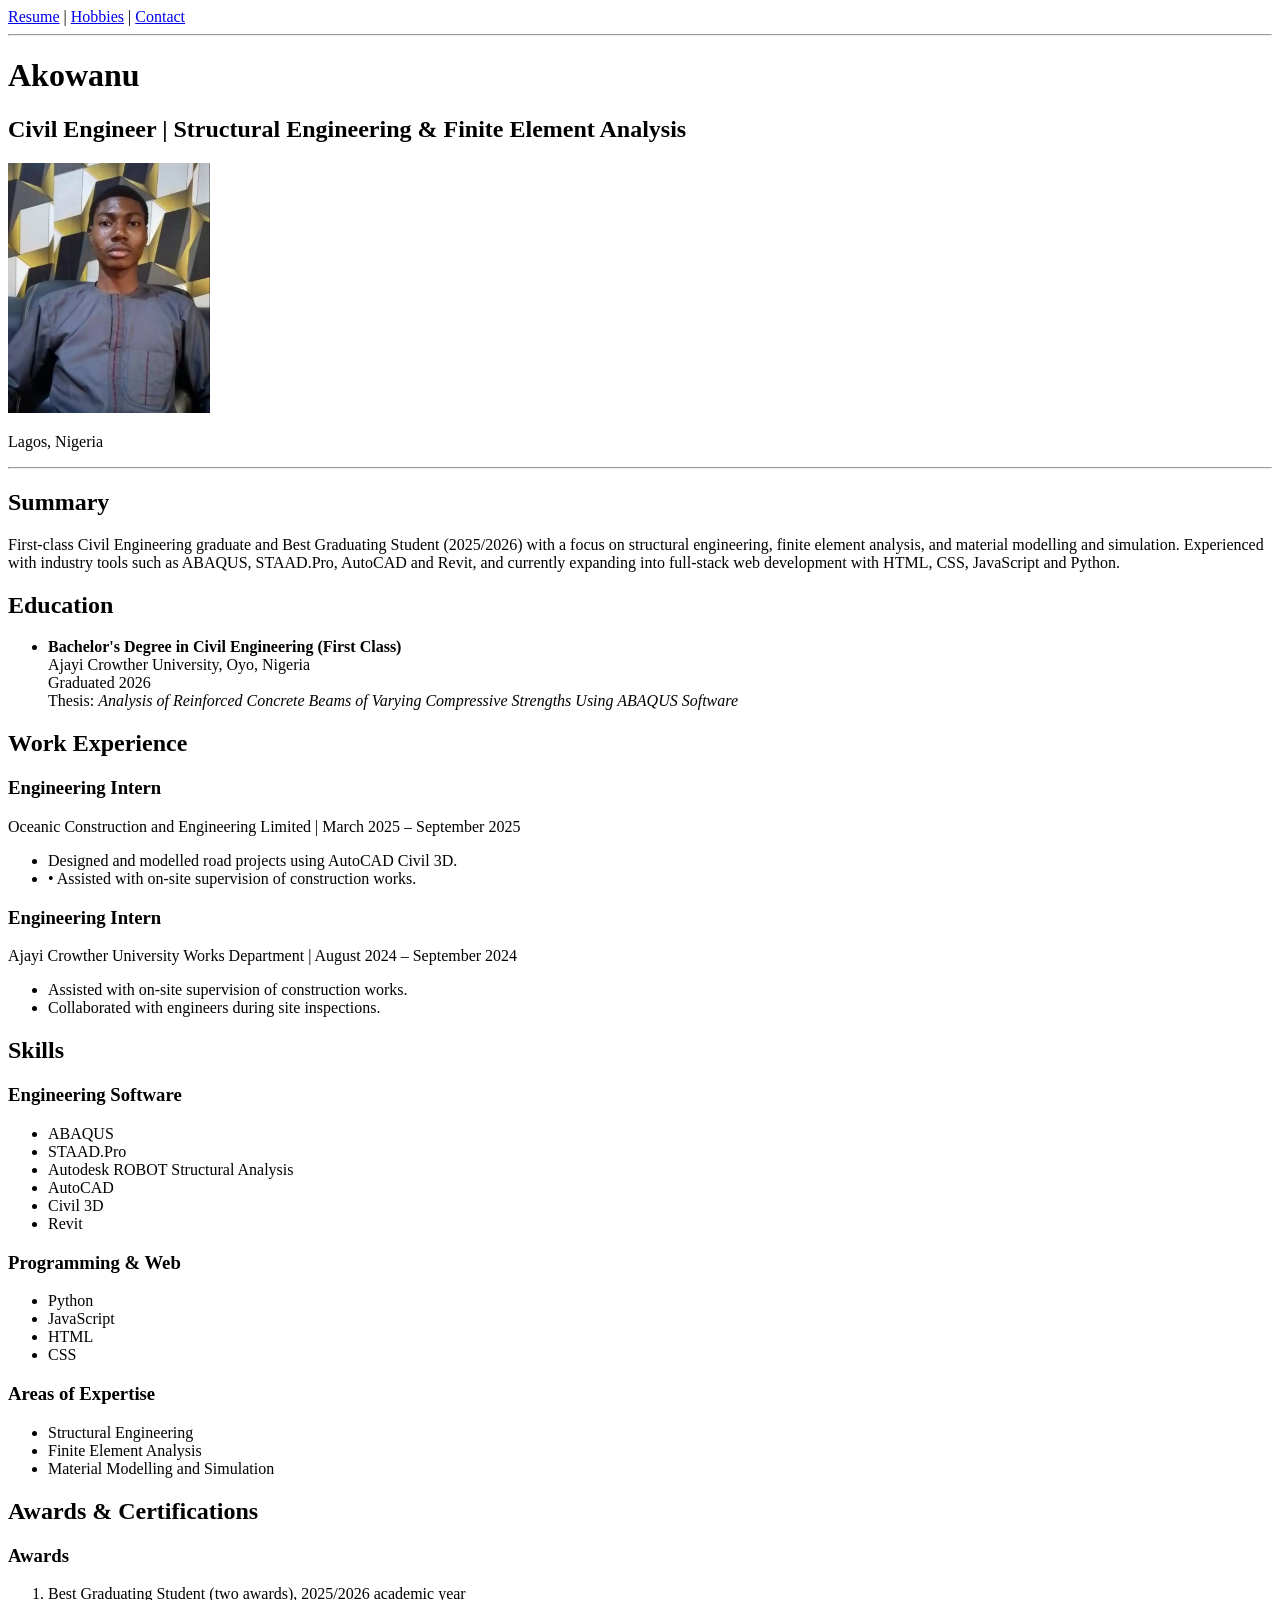
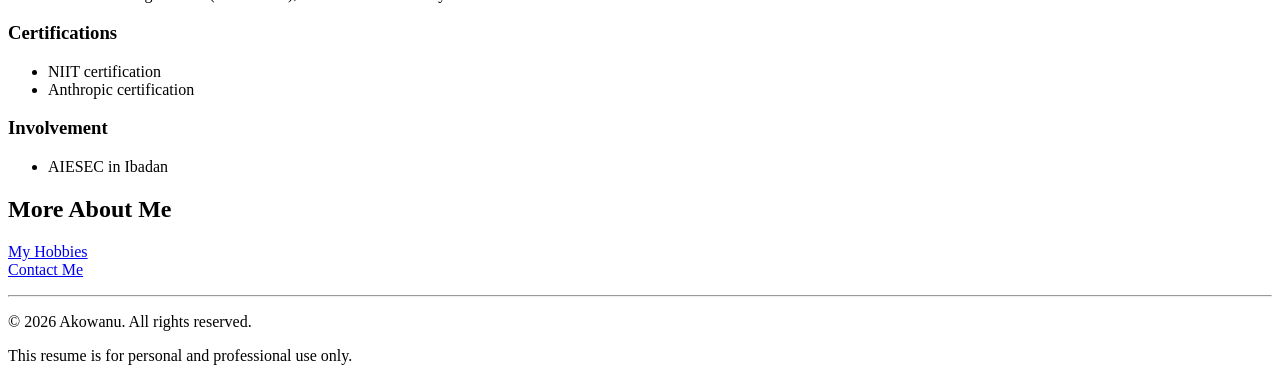
==== index.html @ cdec1435 "first commit on my online resume" ====
<!DOCTYPE html>
<html lang="en">
<head>
  <meta charset="UTF-8">
  <meta name="viewport" content="width=device-width, initial-scale=1.0">
  <title>My Resume</title>
</head>
<body>

  <nav>
    <a href="./index.html">Resume</a> |
    <a href="./Public/Hobbies.html">Hobbies</a> |
    <a href="./Public/Contact.html">Contact</a>
  </nav>
  <hr>

  <header>
    <h1>Akowanu</h1>
    <h2>Civil Engineer | Structural Engineering &amp; Finite Element Analysis</h2>
       <img src="./my_image.jpg" alt="Profile photo of Akowanu" height="250">
    <p>Lagos, Nigeria</p>
  </header>
  <hr>

  <main>

    <section id="summary">
      <h1>Summary</h1>
      <p>
        First-class Civil Engineering graduate and Best Graduating Student
        (2025/2026) with a focus on structural engineering, finite element
        analysis, and material modelling and simulation. Experienced with
        industry tools such as ABAQUS, STAAD.Pro, AutoCAD and Revit, and
        currently expanding into full-stack web development with HTML, CSS,
        JavaScript and Python.
      </p>
    </section>

    <section id="education">
      <h1>Education</h1>
      <ul>
        <li>
          <strong>Bachelor's Degree in Civil Engineering (First Class)</strong><br>
          Ajayi Crowther University, Oyo, Nigeria<br>
          Graduated 2026<br>
          Thesis: <em>Analysis of Reinforced Concrete Beams of Varying Compressive Strengths Using ABAQUS Software</em>
        </li>
      </ul>
    </section>

    <section id="experience">
      <h1>Work Experience</h1>
      <h3>Engineering Intern</h3>
      <p>Oceanic Construction and Engineering Limited | March 2025 &ndash; September 2025</p>
      <ul>
        <li>Designed and modelled road projects using AutoCAD Civil 3D.</li>
        <li>• Assisted with on-site supervision of construction works.</li>
      </ul>

      <h3>Engineering Intern</h3>
      <p>Ajayi Crowther University Works Department | August 2024 &ndash; September 2024</p>
      <ul>
        <li>Assisted with on-site supervision of construction works.</li>
        <li>Collaborated with engineers during site inspections.</li>
      </ul>
    </section>

    <section id="skills">
      <h1>Skills</h1>
      <h3>Engineering Software</h3>
      <ul>
        <li>ABAQUS</li>
        <li>STAAD.Pro</li>
        <li>Autodesk ROBOT Structural Analysis</li>
        <li>AutoCAD</li>
        <li>Civil 3D</li>
        <li>Revit</li>
      </ul>
      <h3>Programming &amp; Web</h3>
      <ul>
        <li>Python</li>
        <li>JavaScript</li>
        <li>HTML</li>
        <li>CSS</li>
      </ul>
      <h3>Areas of Expertise</h3>
      <ul>
        <li>Structural Engineering</li>
        <li>Finite Element Analysis</li>
        <li>Material Modelling and Simulation</li>
      </ul>
    </section>

    <section id="awards">
      <h1>Awards &amp; Certifications</h1>
      <h3>Awards</h3>
      <ol>
        <li>Best Graduating Student (two awards), 2025/2026 academic year</li>
      </ol>
      <h3>Certifications</h3>
      <ul>
        <li>NIIT certification</li>
        <li>Anthropic certification</li>
      </ul>
      <h3>Involvement</h3>
      <ul>
        <li>AIESEC in Ibadan</li>
      </ul>
    </section>

    <section>
      <h1>More About Me</h1>
      <p>
        <a href="./Public/Hobbies.html">My Hobbies</a><br>
        <a href="./Public/Contact.html">Contact Me</a>
      </p>
    </section>

  </main>
  <hr>

  <footer>
    <p>&copy; 2026 Akowanu. All rights reserved.</p>
    <p>This resume is for personal and professional use only.</p>
  </footer>

</body>
</html>
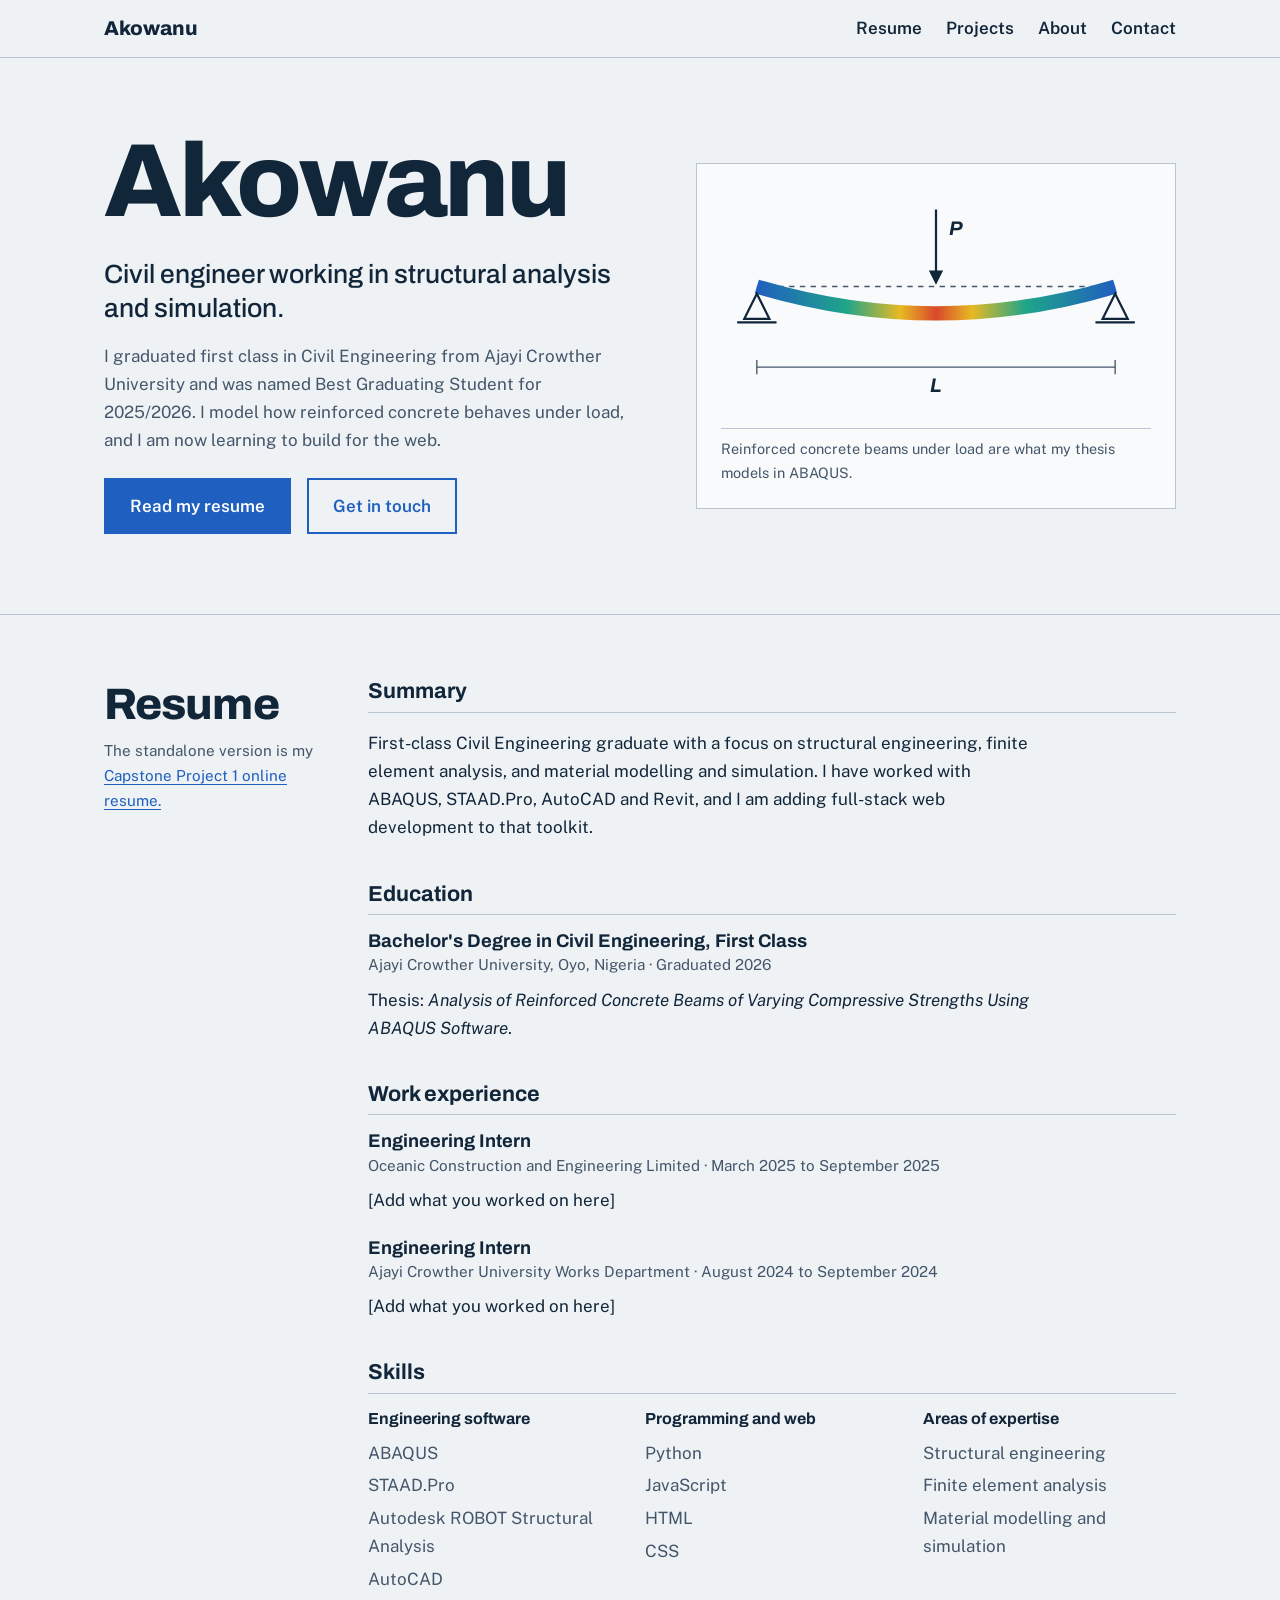
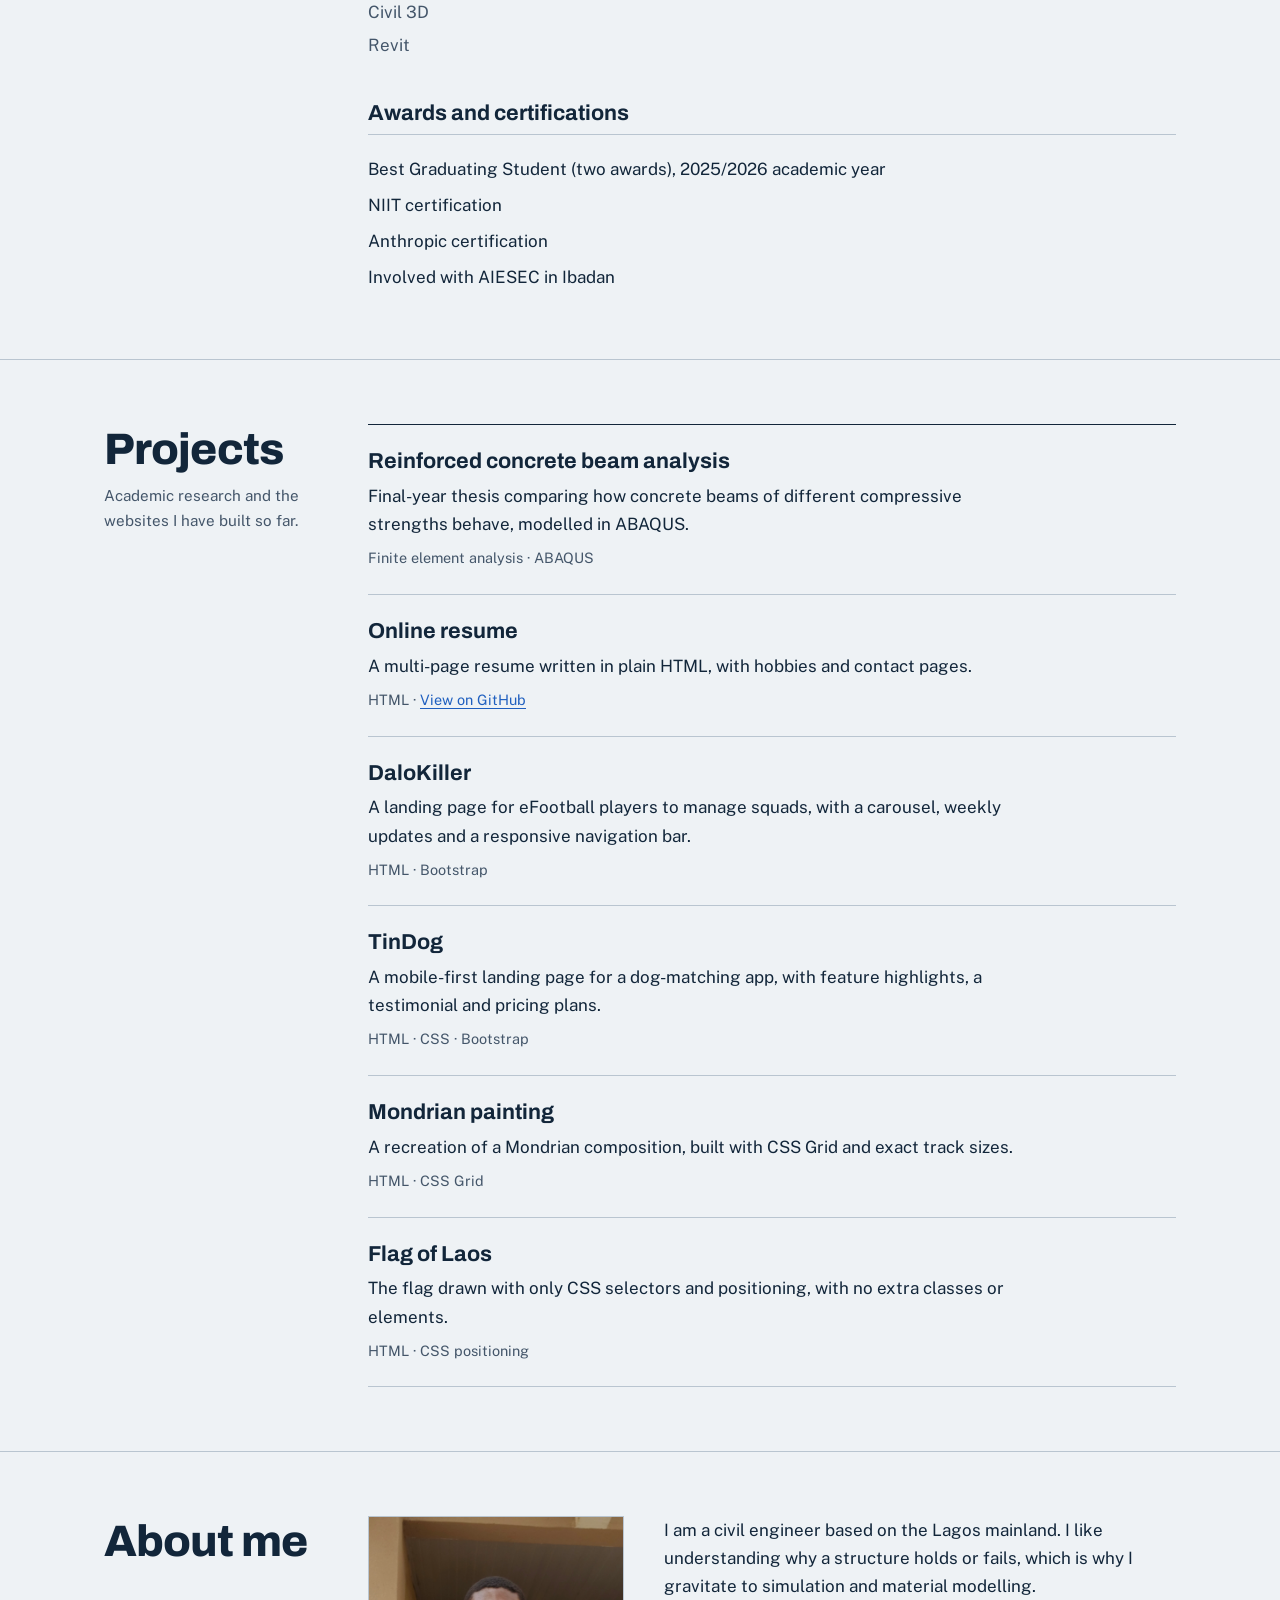
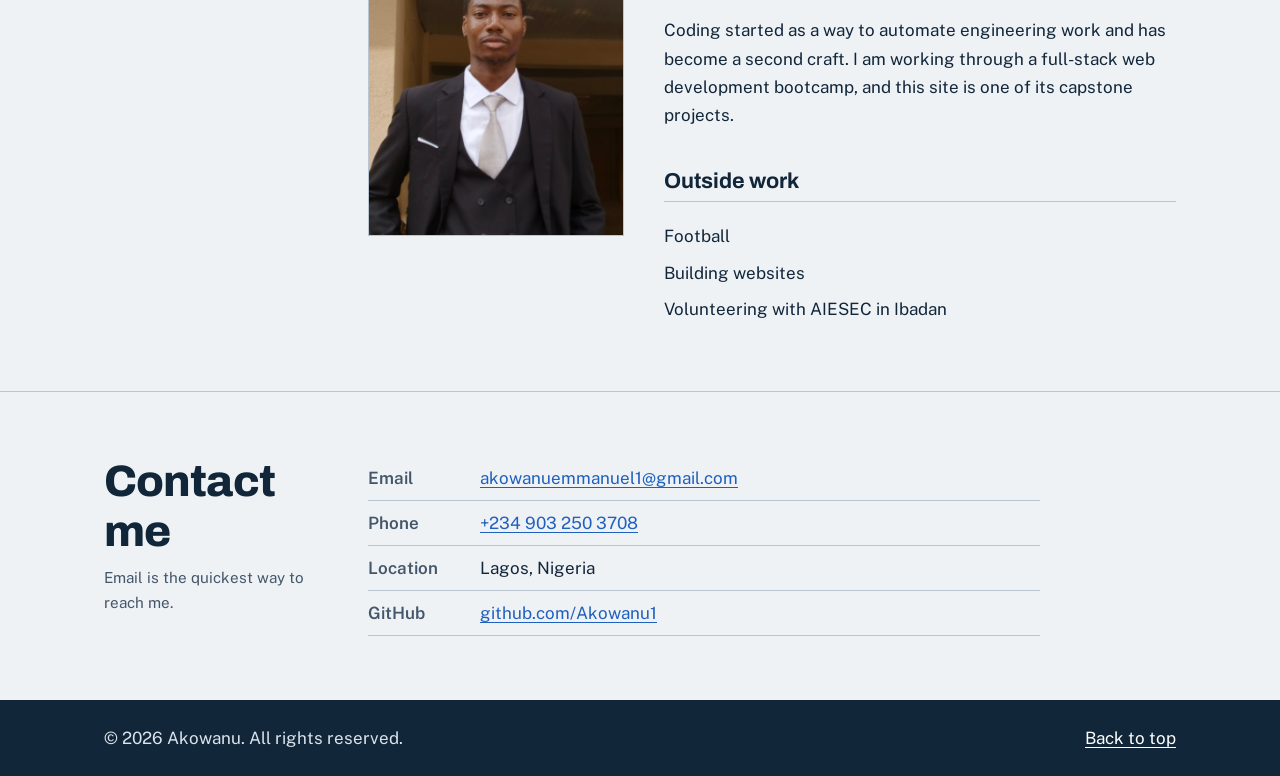
==== commit 13cfeeb0: "first commit to Personal website" ====
--- a/index.html
+++ b/index.html
@@ -3,125 +3,292 @@
 <head>
   <meta charset="UTF-8">
   <meta name="viewport" content="width=device-width, initial-scale=1.0">
-  <title>My Resume</title>
+  <meta name="description" content="Personal website of Akowanu, a first-class Civil Engineering graduate focused on structural engineering and finite element analysis.">
+  <title>Akowanu | Civil Engineer</title>
+  <link rel="preconnect" href="https://fonts.googleapis.com">
+  <link rel="preconnect" href="https://fonts.gstatic.com" crossorigin>
+  <link href="https://fonts.googleapis.com/css2?family=Archivo:wght@500;700;800&family=Public+Sans:ital,wght@0,400;0,600;1,400&display=swap" rel="stylesheet">
+  <link rel="stylesheet" href="./css/style.css">
 </head>
-<body>
-
-  <nav>
-    <a href="./index.html">Resume</a> |
-    <a href="./Public/Hobbies.html">Hobbies</a> |
-    <a href="./Public/Contact.html">Contact</a>
-  </nav>
-  <hr>
-
-  <header>
-    <h1>Akowanu</h1>
-    <h2>Civil Engineer | Structural Engineering &amp; Finite Element Analysis</h2>
-       <img src="./my_image.jpg" alt="Profile photo of Akowanu" height="250">
-    <p>Lagos, Nigeria</p>
+<body id="top">
+
+  <a class="skip-link" href="#main">Skip to content</a>
+
+  <header class="site-header">
+    <div class="site-header__inner">
+      <a class="site-header__brand" href="#top">Akowanu</a>
+      <nav aria-label="Main">
+        <ul class="nav">
+          <li><a class="nav__link" href="#resume">Resume</a></li>
+          <li><a class="nav__link" href="#projects">Projects</a></li>
+          <li><a class="nav__link" href="#about">About</a></li>
+          <li><a class="nav__link" href="#contact">Contact</a></li>
+        </ul>
+      </nav>
+    </div>
   </header>
-  <hr>
-
-  <main>
-
-    <section id="summary">
-      <h1>Summary</h1>
-      <p>
-        First-class Civil Engineering graduate and Best Graduating Student
-        (2025/2026) with a focus on structural engineering, finite element
-        analysis, and material modelling and simulation. Experienced with
-        industry tools such as ABAQUS, STAAD.Pro, AutoCAD and Revit, and
-        currently expanding into full-stack web development with HTML, CSS,
-        JavaScript and Python.
-      </p>
-    </section>
-
-    <section id="education">
-      <h1>Education</h1>
-      <ul>
-        <li>
-          <strong>Bachelor's Degree in Civil Engineering (First Class)</strong><br>
-          Ajayi Crowther University, Oyo, Nigeria<br>
-          Graduated 2026<br>
-          Thesis: <em>Analysis of Reinforced Concrete Beams of Varying Compressive Strengths Using ABAQUS Software</em>
-        </li>
-      </ul>
-    </section>
-
-    <section id="experience">
-      <h1>Work Experience</h1>
-      <h3>Engineering Intern</h3>
-      <p>Oceanic Construction and Engineering Limited | March 2025 &ndash; September 2025</p>
-      <ul>
-        <li>Designed and modelled road projects using AutoCAD Civil 3D.</li>
-        <li>• Assisted with on-site supervision of construction works.</li>
-      </ul>
-
-      <h3>Engineering Intern</h3>
-      <p>Ajayi Crowther University Works Department | August 2024 &ndash; September 2024</p>
-      <ul>
-        <li>Assisted with on-site supervision of construction works.</li>
-        <li>Collaborated with engineers during site inspections.</li>
-      </ul>
-    </section>
-
-    <section id="skills">
-      <h1>Skills</h1>
-      <h3>Engineering Software</h3>
-      <ul>
-        <li>ABAQUS</li>
-        <li>STAAD.Pro</li>
-        <li>Autodesk ROBOT Structural Analysis</li>
-        <li>AutoCAD</li>
-        <li>Civil 3D</li>
-        <li>Revit</li>
-      </ul>
-      <h3>Programming &amp; Web</h3>
-      <ul>
-        <li>Python</li>
-        <li>JavaScript</li>
-        <li>HTML</li>
-        <li>CSS</li>
-      </ul>
-      <h3>Areas of Expertise</h3>
-      <ul>
-        <li>Structural Engineering</li>
-        <li>Finite Element Analysis</li>
-        <li>Material Modelling and Simulation</li>
-      </ul>
-    </section>
-
-    <section id="awards">
-      <h1>Awards &amp; Certifications</h1>
-      <h3>Awards</h3>
-      <ol>
-        <li>Best Graduating Student (two awards), 2025/2026 academic year</li>
-      </ol>
-      <h3>Certifications</h3>
-      <ul>
-        <li>NIIT certification</li>
-        <li>Anthropic certification</li>
-      </ul>
-      <h3>Involvement</h3>
-      <ul>
-        <li>AIESEC in Ibadan</li>
-      </ul>
-    </section>
-
-    <section>
-      <h1>More About Me</h1>
-      <p>
-        <a href="./Public/Hobbies.html">My Hobbies</a><br>
-        <a href="./Public/Contact.html">Contact Me</a>
-      </p>
+
+  <main id="main">
+
+    <!-- Hero -->
+    <section class="hero" aria-labelledby="hero-title">
+      <div class="hero__inner">
+        <div class="hero__text">
+          <h1 class="hero__title" id="hero-title">Akowanu</h1>
+          <p class="hero__role">Civil engineer working in structural analysis and simulation.</p>
+          <p class="hero__lead">
+            I graduated first class in Civil Engineering from Ajayi Crowther University
+            and was named Best Graduating Student for 2025/2026. I model how reinforced
+            concrete behaves under load, and I am now learning to build for the web.
+          </p>
+          <p class="hero__actions">
+            <a class="button button--primary" href="#resume">Read my resume</a>
+            <a class="button button--outline" href="#contact">Get in touch</a>
+          </p>
+        </div>
+
+        <figure class="hero__figure">
+          <svg class="beam" viewBox="0 0 480 250" role="img" aria-labelledby="beam-title beam-desc">
+            <title id="beam-title">Simply supported beam under a point load</title>
+            <desc id="beam-desc">A beam resting on two supports bends downward under a load at its centre. The deflected beam is coloured like a finite element stress plot, from blue at the supports to red at midspan.</desc>
+            <defs>
+              <linearGradient id="stress" gradientUnits="userSpaceOnUse" x1="40" y1="0" x2="440" y2="0">
+                <stop offset="0" stop-color="#1f5fbf"/>
+                <stop offset="0.25" stop-color="#1fa58a"/>
+                <stop offset="0.4" stop-color="#e8b923"/>
+                <stop offset="0.5" stop-color="#d9482b"/>
+                <stop offset="0.6" stop-color="#e8b923"/>
+                <stop offset="0.75" stop-color="#1fa58a"/>
+                <stop offset="1" stop-color="#1f5fbf"/>
+              </linearGradient>
+            </defs>
+            <!-- original position of the beam -->
+            <line class="beam__ghost" x1="40" y1="110" x2="440" y2="110"/>
+            <!-- load -->
+            <line class="beam__stroke" x1="240" y1="24" x2="240" y2="96"/>
+            <polygon class="beam__fill" points="240,108 232,92 248,92"/>
+            <text class="beam__label" x="254" y="52">P</text>
+            <!-- deflected beam -->
+            <path class="beam__member" d="M40 110 Q240 170 440 110" stroke="url(#stress)"/>
+            <!-- supports -->
+            <polygon class="beam__support" points="40,118 26,146 54,146"/>
+            <polygon class="beam__support" points="440,118 426,146 454,146"/>
+            <line class="beam__stroke" x1="18" y1="150" x2="62" y2="150"/>
+            <line class="beam__stroke" x1="418" y1="150" x2="462" y2="150"/>
+            <!-- span dimension -->
+            <line class="beam__dim" x1="40" y1="200" x2="440" y2="200"/>
+            <line class="beam__dim" x1="40" y1="192" x2="40" y2="208"/>
+            <line class="beam__dim" x1="440" y1="192" x2="440" y2="208"/>
+            <text class="beam__label beam__label--center" x="240" y="228">L</text>
+          </svg>
+          <figcaption class="hero__caption">Reinforced concrete beams under load are what my thesis models in ABAQUS.</figcaption>
+        </figure>
+      </div>
+    </section>
+
+    <!-- Resume -->
+    <section class="section" id="resume" aria-labelledby="resume-title">
+      <div class="section__inner">
+        <div class="section__head">
+          <h2 class="section__title" id="resume-title">Resume</h2>
+          <p class="section__note">
+            The standalone version is my
+            <a href="../CAPSTONE PROJECT 1/index.html">Capstone Project 1 online resume.</a>
+          </p>
+        </div>
+
+        <div class="section__body">
+
+          <h3 class="group-title">Summary</h3>
+          <p>
+            First-class Civil Engineering graduate with a focus on structural engineering,
+            finite element analysis, and material modelling and simulation. I have worked
+            with ABAQUS, STAAD.Pro, AutoCAD and Revit, and I am adding full-stack web
+            development to that toolkit.
+          </p>
+
+          <h3 class="group-title">Education</h3>
+          <article class="entry">
+            <h4 class="entry__title">Bachelor's Degree in Civil Engineering, First Class</h4>
+            <p class="entry__meta">Ajayi Crowther University, Oyo, Nigeria &middot; Graduated <time datetime="2026">2026</time></p>
+            <p>Thesis: <em>Analysis of Reinforced Concrete Beams of Varying Compressive Strengths Using ABAQUS Software</em>.</p>
+          </article>
+
+          <h3 class="group-title">Work experience</h3>
+          <article class="entry">
+            <h4 class="entry__title">Engineering Intern</h4>
+            <p class="entry__meta">Oceanic Construction and Engineering Limited &middot; <time datetime="2025-03">March 2025</time> to <time datetime="2025-09">September 2025</time></p>
+            <!-- Replace with your real responsibilities -->
+            <p>[Add what you worked on here]</p>
+          </article>
+          <article class="entry">
+            <h4 class="entry__title">Engineering Intern</h4>
+            <p class="entry__meta">Ajayi Crowther University Works Department &middot; <time datetime="2024-08">August 2024</time> to <time datetime="2024-09">September 2024</time></p>
+            <!-- Replace with your real responsibilities -->
+            <p>[Add what you worked on here]</p>
+          </article>
+
+          <h3 class="group-title">Skills</h3>
+          <div class="skills">
+            <div class="skills__group">
+              <h4 class="skills__title">Engineering software</h4>
+              <ul class="skills__list">
+                <li>ABAQUS</li>
+                <li>STAAD.Pro</li>
+                <li>Autodesk ROBOT Structural Analysis</li>
+                <li>AutoCAD</li>
+                <li>Civil 3D</li>
+                <li>Revit</li>
+              </ul>
+            </div>
+            <div class="skills__group">
+              <h4 class="skills__title">Programming and web</h4>
+              <ul class="skills__list">
+                <li>Python</li>
+                <li>JavaScript</li>
+                <li>HTML</li>
+                <li>CSS</li>
+              </ul>
+            </div>
+            <div class="skills__group">
+              <h4 class="skills__title">Areas of expertise</h4>
+              <ul class="skills__list">
+                <li>Structural engineering</li>
+                <li>Finite element analysis</li>
+                <li>Material modelling and simulation</li>
+              </ul>
+            </div>
+          </div>
+
+          <h3 class="group-title">Awards and certifications</h3>
+          <ul class="plain-list">
+            <li>Best Graduating Student (two awards), 2025/2026 academic year</li>
+            <li>NIIT certification</li>
+            <li>Anthropic certification</li>
+            <li>Involved with AIESEC in Ibadan</li>
+          </ul>
+
+        </div>
+      </div>
+    </section>
+
+    <!-- Projects -->
+    <section class="section" id="projects" aria-labelledby="projects-title">
+      <div class="section__inner">
+        <div class="section__head">
+          <h2 class="section__title" id="projects-title">Projects</h2>
+          <p class="section__note">Academic research and the websites I have built so far.</p>
+        </div>
+
+        <div class="section__body">
+          <ul class="projects">
+            <li class="project">
+              <h3 class="project__title">Reinforced concrete beam analysis</h3>
+              <p class="project__text">Final-year thesis comparing how concrete beams of different compressive strengths behave, modelled in ABAQUS.</p>
+              <p class="project__tags">Finite element analysis &middot; ABAQUS</p>
+            </li>
+            <li class="project">
+              <h3 class="project__title">Online resume</h3>
+              <p class="project__text">A multi-page resume written in plain HTML, with hobbies and contact pages.</p>
+              <p class="project__tags">HTML &middot; <a href="https://github.com/Akowanu1/FULL-STACK-WEB-DEVELOPMENT-PORTFOLIO/tree/Online-Resume">View on GitHub</a></p>
+            </li>
+            <li class="project">
+              <h3 class="project__title">DaloKiller</h3>
+              <p class="project__text">A landing page for eFootball players to manage squads, with a carousel, weekly updates and a responsive navigation bar.</p>
+              <p class="project__tags">HTML &middot; Bootstrap</p>
+            </li>
+            <li class="project">
+              <h3 class="project__title">TinDog</h3>
+              <p class="project__text">A mobile-first landing page for a dog-matching app, with feature highlights, a testimonial and pricing plans.</p>
+              <p class="project__tags">HTML &middot; CSS &middot; Bootstrap</p>
+            </li>
+            <li class="project">
+              <h3 class="project__title">Mondrian painting</h3>
+              <p class="project__text">A recreation of a Mondrian composition, built with CSS Grid and exact track sizes.</p>
+              <p class="project__tags">HTML &middot; CSS Grid</p>
+            </li>
+            <li class="project">
+              <h3 class="project__title">Flag of Laos</h3>
+              <p class="project__text">The flag drawn with only CSS selectors and positioning, with no extra classes or elements.</p>
+              <p class="project__tags">HTML &middot; CSS positioning</p>
+            </li>
+          </ul>
+        </div>
+      </div>
+    </section>
+
+    <!-- About -->
+    <section class="section" id="about" aria-labelledby="about-title">
+      <div class="section__inner">
+        <div class="section__head">
+          <h2 class="section__title" id="about-title">About me</h2>
+        </div>
+
+        <div class="section__body about">
+          <figure class="about__photo">
+            <!-- Save your photo as images/profile.jpg -->
+            <img src="/images/IMG_20260511_173022_631@-757809969.jpg" alt="Portrait of Akowanu" width="320" height="400" loading="lazy">
+          </figure>
+          <div class="about__text">
+            <p>
+              I am a civil engineer based on the Lagos mainland. I like understanding why a
+              structure holds or fails, which is why I gravitate to simulation and material modelling.
+            </p>
+            <p>
+              Coding started as a way to automate engineering work and has become a second
+              craft. I am working through a full-stack web development bootcamp, and this site
+              is one of its capstone projects.
+            </p>
+            <h3 class="group-title">Outside work</h3>
+            <!-- Edit these to match your real interests -->
+            <ul class="plain-list">
+              <li>Football</li>
+              <li>Building websites</li>
+              <li>Volunteering with AIESEC in Ibadan</li>
+            </ul>
+          </div>
+        </div>
+      </div>
+    </section>
+
+    <!-- Contact -->
+    <section class="section" id="contact" aria-labelledby="contact-title">
+      <div class="section__inner">
+        <div class="section__head">
+          <h2 class="section__title" id="contact-title">Contact me</h2>
+          <p class="section__note">Email is the quickest way to reach me.</p>
+        </div>
+
+        <div class="section__body">
+          <address class="contact">
+            <p class="contact__row">
+              <span class="contact__label">Email</span>
+              <a href="mailto:akowanuemmanuel1@gmail.com">akowanuemmanuel1@gmail.com</a>
+            </p>
+            <p class="contact__row">
+              <span class="contact__label">Phone</span>
+              <a href="tel:+2349032503708">+234 903 250 3708</a>
+            </p>
+            <p class="contact__row">
+              <span class="contact__label">Location</span>
+              Lagos, Nigeria
+            </p>
+            <p class="contact__row">
+              <span class="contact__label">GitHub</span>
+              <a href="https://github.com/Akowanu1">github.com/Akowanu1</a>
+            </p>
+          </address>
+        </div>
+      </div>
     </section>
 
   </main>
-  <hr>
-
-  <footer>
-    <p>&copy; 2026 Akowanu. All rights reserved.</p>
-    <p>This resume is for personal and professional use only.</p>
+
+  <footer class="site-footer">
+    <div class="site-footer__inner">
+      <p>&copy; 2026 Akowanu. All rights reserved.</p>
+      <p><a href="#top">Back to top</a></p>
+    </div>
   </footer>
 
 </body>
--- a/css/style.css
+++ b/css/style.css
@@ -0,0 +1,498 @@
+/* ==========================================================
+   Personal website - Akowanu
+   Contents: 1 Tokens  2 Base  3 Layout  4 Header  5 Hero
+             6 Sections  7 Resume  8 Projects  9 About
+             10 Contact  11 Footer  12 Responsive
+   ========================================================== */
+
+/* 1. Tokens ------------------------------------------------ */
+:root {
+  --color-paper: #eef2f5;
+  --color-surface: #f8fafb;
+  --color-ink: #12263a;
+  --color-ink-soft: #44566a;
+  --color-line: #b9c5d0;
+  --color-accent: #1f5fbf;
+  --color-accent-dark: #174a96;
+
+  --font-display: "Archivo", "Arial Narrow", Arial, sans-serif;
+  --font-body: "Public Sans", system-ui, -apple-system, "Segoe UI", Roboto, sans-serif;
+
+  --space-1: 0.5rem;
+  --space-2: 1rem;
+  --space-3: 1.5rem;
+  --space-4: 2.5rem;
+  --space-5: 4rem;
+
+  --width-page: 70rem;
+  --width-text: 42rem;
+}
+
+/* 2. Base -------------------------------------------------- */
+*,
+*::before,
+*::after {
+  box-sizing: border-box;
+}
+
+html {
+  scroll-behavior: smooth;
+  scroll-padding-top: 4.5rem;
+}
+
+body {
+  margin: 0;
+  background: var(--color-paper);
+  color: var(--color-ink);
+  font-family: var(--font-body);
+  font-size: 1.0625rem;
+  line-height: 1.65;
+}
+
+h1,
+h2,
+h3,
+h4 {
+  margin: 0;
+  font-family: var(--font-display);
+  line-height: 1.15;
+}
+
+p {
+  margin: 0 0 var(--space-2);
+  max-width: var(--width-text);
+}
+
+ul {
+  margin: 0;
+  padding: 0;
+  list-style: none;
+}
+
+img,
+svg {
+  display: block;
+  max-width: 100%;
+  height: auto;
+}
+
+a {
+  color: var(--color-accent);
+  text-underline-offset: 0.2em;
+}
+
+a:hover {
+  color: var(--color-accent-dark);
+}
+
+a:focus-visible {
+  outline: 3px solid var(--color-accent);
+  outline-offset: 3px;
+}
+
+@media (prefers-reduced-motion: reduce) {
+  html {
+    scroll-behavior: auto;
+  }
+}
+
+.skip-link {
+  position: absolute;
+  left: var(--space-2);
+  top: -4rem;
+  padding: var(--space-1) var(--space-2);
+  background: var(--color-ink);
+  color: #fff;
+  z-index: 20;
+}
+
+.skip-link:focus {
+  top: var(--space-1);
+  color: #fff;
+}
+
+/* 3. Layout ------------------------------------------------ */
+.section__inner,
+.hero__inner,
+.site-header__inner,
+.site-footer__inner {
+  width: 100%;
+  max-width: var(--width-page);
+  margin-inline: auto;
+  padding-inline: var(--space-3);
+}
+
+/* 4. Header ------------------------------------------------ */
+.site-header {
+  position: sticky;
+  top: 0;
+  z-index: 10;
+  background: var(--color-paper);
+  border-bottom: 1px solid var(--color-line);
+}
+
+.site-header__inner {
+  display: flex;
+  flex-wrap: wrap;
+  align-items: center;
+  justify-content: space-between;
+  gap: var(--space-1) var(--space-3);
+  padding-block: 0.75rem;
+}
+
+.site-header__brand {
+  font-family: var(--font-display);
+  font-weight: 800;
+  font-size: 1.25rem;
+  color: var(--color-ink);
+  text-decoration: none;
+}
+
+.nav {
+  display: flex;
+  flex-wrap: wrap;
+  gap: var(--space-1) var(--space-3);
+}
+
+.nav__link {
+  color: var(--color-ink);
+  font-weight: 600;
+  text-decoration: none;
+  padding-block: 0.25rem;
+  border-bottom: 2px solid transparent;
+}
+
+.nav__link:hover {
+  color: var(--color-ink);
+  border-bottom-color: var(--color-accent);
+}
+
+/* 5. Hero -------------------------------------------------- */
+.hero {
+  padding-block: var(--space-5);
+}
+
+.hero__inner {
+  display: grid;
+  grid-template-columns: 1fr;
+  gap: var(--space-4);
+  align-items: center;
+}
+
+.hero__title {
+  font-size: clamp(3.25rem, 11vw, 6.5rem);
+  font-weight: 800;
+  letter-spacing: -0.03em;
+  margin-bottom: var(--space-2);
+}
+
+.hero__role {
+  font-family: var(--font-display);
+  font-size: clamp(1.25rem, 3vw, 1.65rem);
+  font-weight: 500;
+  line-height: 1.3;
+  color: var(--color-ink);
+}
+
+.hero__lead {
+  color: var(--color-ink-soft);
+}
+
+.hero__actions {
+  display: flex;
+  flex-wrap: wrap;
+  gap: var(--space-2);
+  margin-top: var(--space-3);
+}
+
+.hero__figure {
+  margin: 0;
+  padding: var(--space-3);
+  background: var(--color-surface);
+  border: 1px solid var(--color-line);
+}
+
+.hero__caption {
+  margin-top: var(--space-2);
+  padding-top: var(--space-1);
+  border-top: 1px solid var(--color-line);
+  font-size: 0.9rem;
+  color: var(--color-ink-soft);
+}
+
+/* Beam drawing */
+.beam__ghost {
+  stroke: var(--color-ink-soft);
+  stroke-width: 1.5;
+  stroke-dasharray: 6 6;
+}
+
+.beam__member {
+  fill: none;
+  stroke-width: 16;
+  stroke-linecap: butt;
+}
+
+.beam__stroke {
+  stroke: var(--color-ink);
+  stroke-width: 2.5;
+}
+
+.beam__fill,
+.beam__support {
+  fill: var(--color-ink);
+}
+
+.beam__support {
+  fill: var(--color-surface);
+  stroke: var(--color-ink);
+  stroke-width: 2.5;
+}
+
+.beam__dim {
+  stroke: var(--color-ink-soft);
+  stroke-width: 1.5;
+}
+
+.beam__label {
+  fill: var(--color-ink);
+  font-family: var(--font-display);
+  font-size: 22px;
+  font-weight: 700;
+  font-style: italic;
+}
+
+.beam__label--center {
+  text-anchor: middle;
+}
+
+/* Buttons */
+.button {
+  display: inline-block;
+  padding: 0.75rem 1.5rem;
+  border: 2px solid var(--color-accent);
+  font-weight: 600;
+  text-decoration: none;
+}
+
+.button--primary {
+  background: var(--color-accent);
+  color: #fff;
+}
+
+.button--primary:hover {
+  background: var(--color-accent-dark);
+  border-color: var(--color-accent-dark);
+  color: #fff;
+}
+
+.button--outline {
+  color: var(--color-accent);
+}
+
+.button--outline:hover {
+  background: var(--color-accent);
+  color: #fff;
+}
+
+/* 6. Sections ---------------------------------------------- */
+.section {
+  border-top: 1px solid var(--color-line);
+  padding-block: var(--space-5);
+}
+
+.section__inner {
+  display: grid;
+  grid-template-columns: 1fr;
+  gap: var(--space-3);
+}
+
+.section__title {
+  font-size: clamp(2rem, 5vw, 2.75rem);
+  font-weight: 800;
+  letter-spacing: -0.02em;
+  margin-bottom: var(--space-1);
+}
+
+.section__note {
+  font-size: 0.95rem;
+  color: var(--color-ink-soft);
+}
+
+.group-title {
+  margin: var(--space-4) 0 var(--space-2);
+  padding-bottom: var(--space-1);
+  border-bottom: 1px solid var(--color-line);
+  font-size: 1.35rem;
+}
+
+.section__body > .group-title:first-child {
+  margin-top: 0;
+}
+
+.plain-list li {
+  padding-block: 0.25rem;
+}
+
+/* 7. Resume ------------------------------------------------ */
+.entry {
+  margin-bottom: var(--space-3);
+}
+
+.entry__title {
+  font-size: 1.15rem;
+  font-weight: 700;
+}
+
+.entry__meta {
+  margin-bottom: var(--space-1);
+  font-size: 0.95rem;
+  color: var(--color-ink-soft);
+}
+
+.skills {
+  display: grid;
+  grid-template-columns: 1fr;
+  gap: var(--space-3);
+}
+
+.skills__title {
+  margin-bottom: var(--space-1);
+  font-size: 1rem;
+}
+
+.skills__list li {
+  padding-block: 0.15rem;
+  color: var(--color-ink-soft);
+}
+
+/* 8. Projects ---------------------------------------------- */
+.projects {
+  border-top: 1px solid var(--color-ink);
+}
+
+.project {
+  padding-block: var(--space-3);
+  border-bottom: 1px solid var(--color-line);
+}
+
+.project__title {
+  font-size: 1.35rem;
+  margin-bottom: var(--space-1);
+}
+
+.project__text {
+  margin-bottom: var(--space-1);
+}
+
+.project__tags {
+  margin: 0;
+  font-size: 0.9rem;
+  color: var(--color-ink-soft);
+}
+
+/* 9. About ------------------------------------------------- */
+.about {
+  display: grid;
+  grid-template-columns: 1fr;
+  gap: var(--space-3);
+  align-items: start;
+}
+
+.about__photo {
+  margin: 0;
+  max-width: 20rem;
+}
+
+.about__photo img {
+  width: 100%;
+  object-fit: cover;
+  aspect-ratio: 4 / 5;
+  background: var(--color-line);
+  border: 1px solid var(--color-line);
+}
+
+/* 10. Contact ---------------------------------------------- */
+.contact {
+  font-style: normal;
+}
+
+.contact__row {
+  display: grid;
+  grid-template-columns: 6rem 1fr;
+  gap: var(--space-2);
+  margin: 0;
+  padding-block: var(--space-1);
+  border-bottom: 1px solid var(--color-line);
+}
+
+.contact__label {
+  font-weight: 600;
+  color: var(--color-ink-soft);
+}
+
+/* 11. Footer ----------------------------------------------- */
+.site-footer {
+  background: var(--color-ink);
+  color: #dbe4ec;
+}
+
+.site-footer__inner {
+  display: flex;
+  flex-wrap: wrap;
+  justify-content: space-between;
+  gap: var(--space-1) var(--space-3);
+  padding-block: var(--space-3);
+}
+
+.site-footer p {
+  margin: 0;
+}
+
+.site-footer a {
+  color: #fff;
+}
+
+/* 12. Responsive ------------------------------------------- */
+@media (min-width: 48rem) {
+  .skills {
+    grid-template-columns: repeat(3, 1fr);
+  }
+
+  .about {
+    grid-template-columns: 16rem 1fr;
+    gap: var(--space-4);
+  }
+}
+
+@media (min-width: 62rem) {
+  .hero__inner {
+    grid-template-columns: 1.1fr 1fr;
+    gap: var(--space-5);
+  }
+
+  .section__inner {
+    grid-template-columns: 14rem 1fr;
+    gap: var(--space-4);
+  }
+
+  .section__head {
+    position: sticky;
+    top: 5rem;
+    align-self: start;
+  }
+}
+
+@media (max-width: 30rem) {
+  .section__inner,
+  .hero__inner,
+  .site-header__inner,
+  .site-footer__inner {
+    padding-inline: var(--space-2);
+  }
+
+  .contact__row {
+    grid-template-columns: 1fr;
+    gap: 0;
+  }
+}
